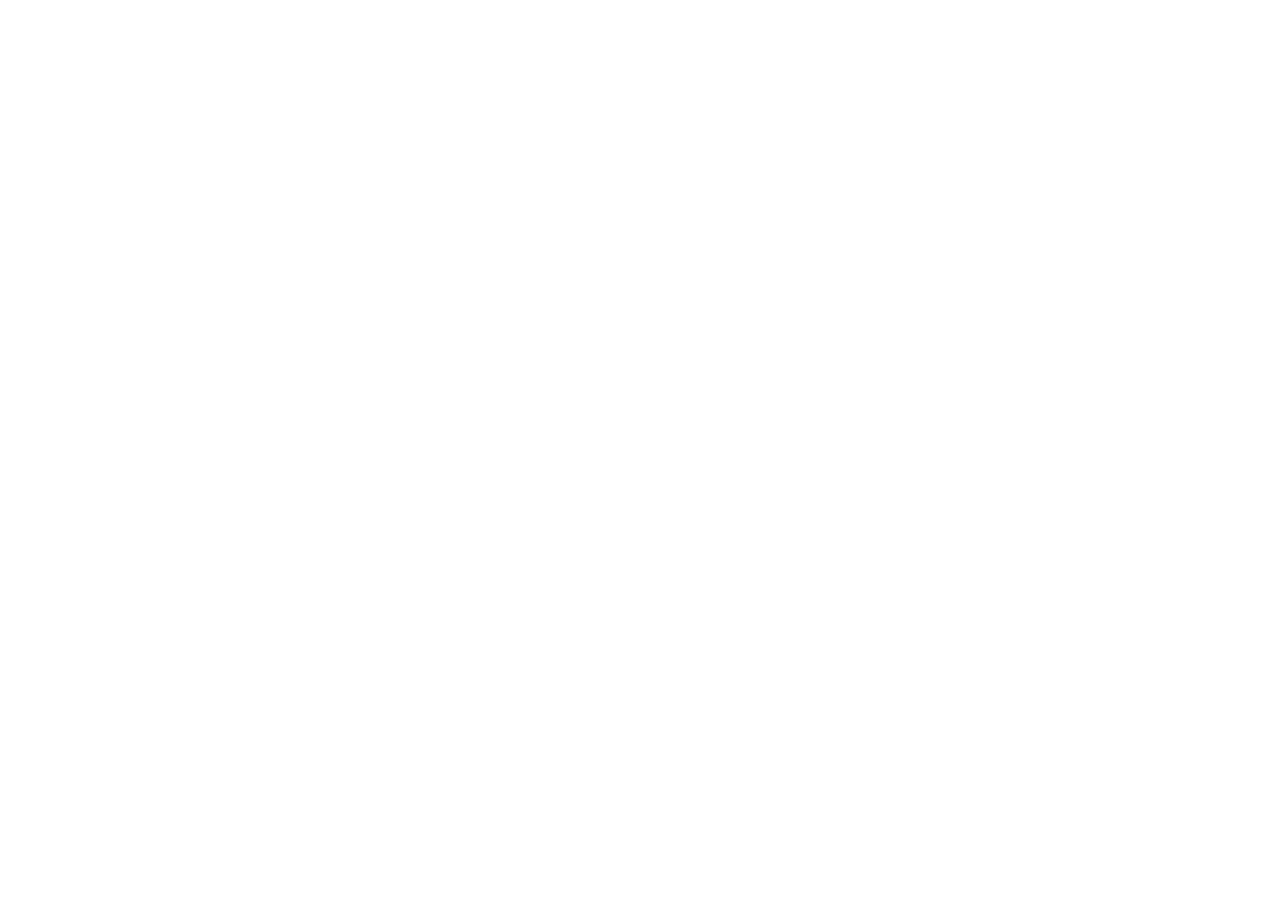
==== index.html @ 449821b9 "luhuiyue" ====
<!DOCTYPE html>
<html lang="en">
<head>
	<meta charset="UTF-8">
    <meta name="viewport" content="width=device-width,initial-scale=1,maximum-scale=1,user-scalable=no" />
    <meta content="application/xhtml+xml;charset=UTF-8" http-equiv="Content-Type">
    <meta content="no-cache,must-revalidate" http-equiv="Cache-Control">
    <meta content="no-cache" http-equiv="pragma">
    <meta content="0" http-equiv="expires">
    <meta content="telephone=no, address=no" name="format-detection">
    <meta name="apple-mobile-web-app-capable" content="yes"/>
    <meta name="apple-mobile-web-app-status-bar-style" content="black-translucent"/>
	<title>邀请好友-新手福利</title>
    <script src="js/common/jquery.min.1.10.2.js"></script>
    <script src="js/common/rem.js"></script>
    <script src="css/common.css"></script>

    <script src="js/index.js"></script>
    <script src="css/index.css"></script>
</head>
<body>
<div class="warpper">
    
</div>
</body>
</html>
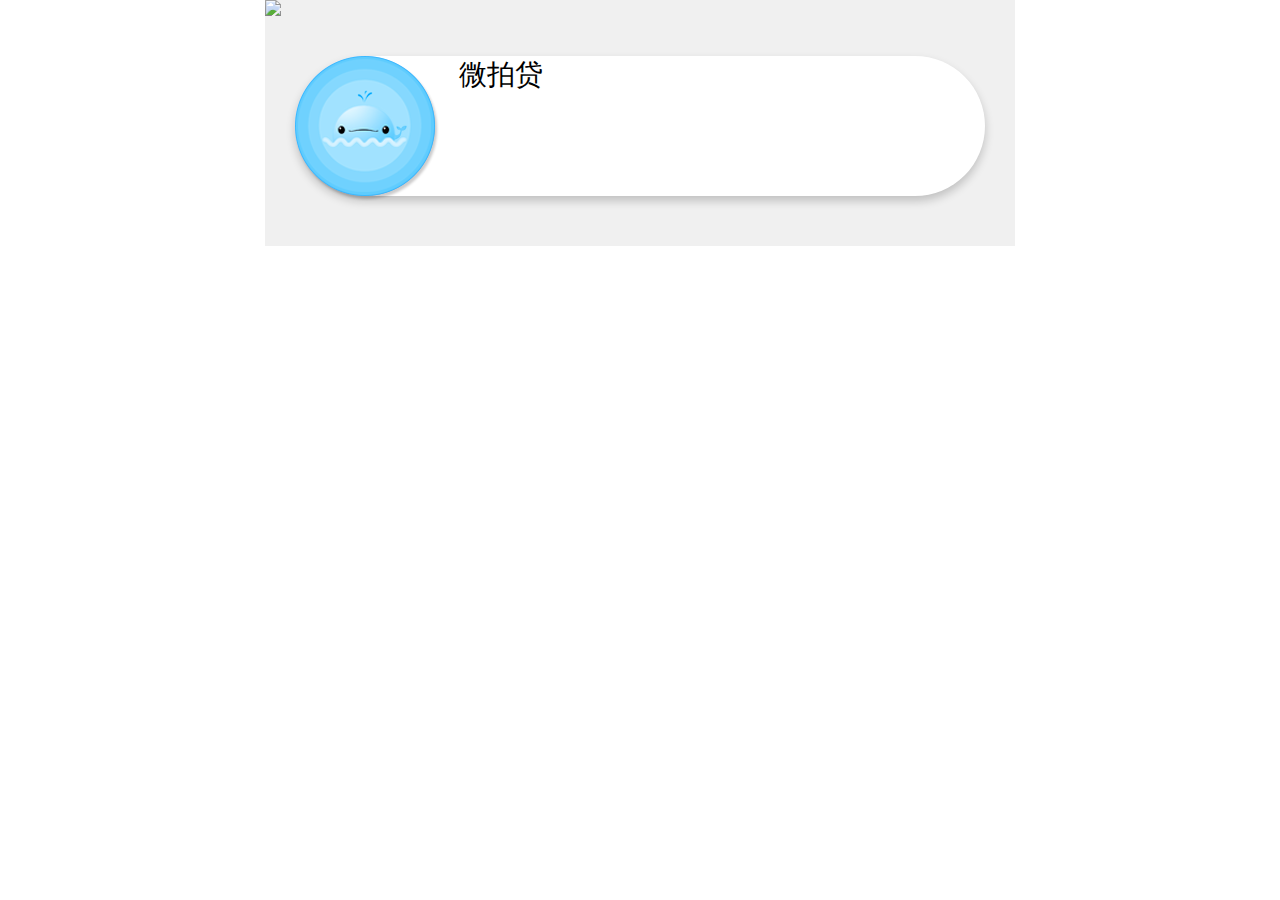
==== commit 93345538: "luhuiyue" ====
--- a/index.html
+++ b/index.html
@@ -13,14 +13,26 @@
 	<title>邀请好友-新手福利</title>
     <script src="js/common/jquery.min.1.10.2.js"></script>
     <script src="js/common/rem.js"></script>
-    <script src="css/common.css"></script>
+    <link rel="stylesheet" href="css/common.css">
 
-    <script src="js/index.js"></script>
-    <script src="css/index.css"></script>
+    <script src="js/success.js"></script>
+    <link rel="stylesheet" href="css/index.css">
 </head>
 <body>
 <div class="warpper">
-    
+    <div class="banner">
+        <img src="images/success01.png">
+    </div>
+    <div class="container clearfix">
+        <div class="wxShare-cont">
+            <div class="wx-left">
+            	<img src="images/wxtx.png">
+            </div>
+            <div class="wx-right">
+            	<p>微拍贷</p>
+            </div>
+        </div>
+    </div>
 </div>
 </body>
 </html>--- a/css/common.css
+++ b/css/common.css
@@ -0,0 +1,89 @@
+/**
+ *������ʽ 
+ */
+@charset "UTF-8";
+html {
+	color: #000;
+	background: #fff;
+	-webkit-text-size-adjust: 100%;
+	-ms-text-size-adjust: 100%;
+	-webkit-tap-highlight-color: transparent
+}
+body, h1, h2, h3, h4, h5, h6, p, ul, ol, dl, dt, dd, li, img, div {padding:0;margin:0;border: none;}
+ol, ul {
+	list-style: none
+}
+a, ins {
+	text-decoration: none
+}
+.btn {
+	display: inline-block;
+	padding: .25rem .4rem;
+	font-size: .7rem;
+	border-radius: .2rem;
+	margin-bottom: 0;
+	font-weight: 400;
+	line-height: 1.42857143;
+	text-align: center;
+	white-space: nowrap;
+	vertical-align: middle;
+	cursor: pointer;
+	-webkit-user-select: none;
+	-moz-user-select: none;
+	-ms-user-select: none;
+	user-select: none;
+	background-image: none;
+	border: 2px solid transparent
+}
+a.btn:hover {
+	text-decoration: none
+}
+.btn:active, .btn:focus {
+	outline: 0
+}
+.util-toast {
+	width: 4rem;
+	line-height: 0.6rem;
+	padding: 0.2rem;
+	background: rgba(0, 0, 0, 0.6);
+	border-radius: 0.1rem;
+	position: fixed;
+	left: 50%;
+	margin-left: -2rem;
+	color: #fff;
+	top: 45%;
+	font-size: 0.28rem;
+	text-align: center;
+	box-shadow: 0 0 0.2rem #333;
+	z-index: 99;
+}
+.clearfix:after {
+	content: '';
+	display: block;
+	clear: both;
+	height: 0;
+	visibility: hidden;
+}
+.clearfix {
+	zoom: 1;
+}
+.warpper {
+	width: 100%;
+	height: 100%;
+	min-width: 320px;
+	max-width: 750px;
+	background: #f0f0f0;
+	margin: 0 auto;
+	overflow: hidden;
+	font-family: "PingFang SC";
+	font-size: 0.28rem;
+	position: relative;
+}
+.container {
+	width: 100%;
+	margin: 0 auto;
+}
+img {
+	width: 100%;
+	display: block;
+}--- a/css/index.css
+++ b/css/index.css
@@ -0,0 +1,20 @@
+.wxShare-cont {
+  width: 6.9rem;
+  height: 1.4rem;
+  margin: 0.4rem auto 0.5rem;
+  background: #fff;
+  border-radius: 0.7rem;
+  -webkit-border-radius: 0.7rem;
+  box-shadow: 0 0.05rem 0.1rem rgba(0, 0, 0, 0.2);
+}
+.wx-left {
+  width: 1.44rem;
+  height: 1.45rem;
+  float: left;
+}
+.wx-right {
+  width: 5.26rem;
+  height: 1.4rem;
+  padding-left: 0.2rem;
+  float: left;
+}
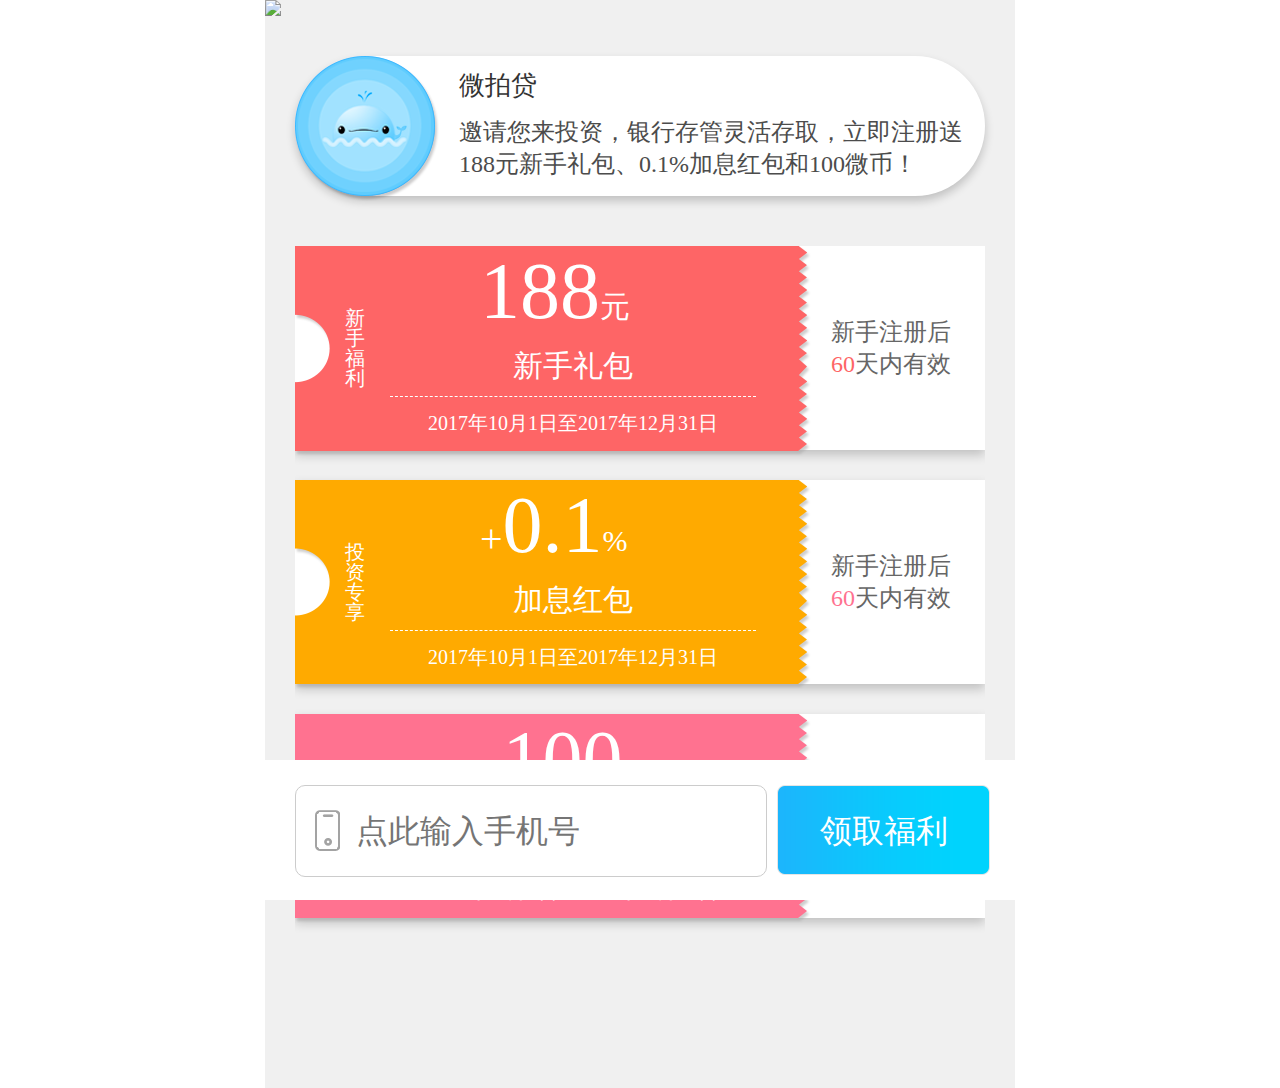
==== commit f29a09c8: "luhuiyue" ====
--- a/index.html
+++ b/index.html
@@ -11,12 +11,12 @@
     <meta name="apple-mobile-web-app-capable" content="yes"/>
     <meta name="apple-mobile-web-app-status-bar-style" content="black-translucent"/>
 	<title>邀请好友-新手福利</title>
+    <link rel="stylesheet" href="css/common.css">
+    <link rel="stylesheet" href="css/index.css">
     <script src="js/common/jquery.min.1.10.2.js"></script>
+    <script src="http://res.wx.qq.com/open/js/jweixin-1.0.0.js"></script>
     <script src="js/common/rem.js"></script>
-    <link rel="stylesheet" href="css/common.css">
-
-    <script src="js/success.js"></script>
-    <link rel="stylesheet" href="css/index.css">
+    <script src="js/index.js"></script>
 </head>
 <body>
 <div class="warpper">
@@ -29,8 +29,54 @@
             	<img src="images/wxtx.png">
             </div>
             <div class="wx-right">
-            	<p>微拍贷</p>
+            	<p class="wx-title-p">微拍贷</p>
+            	<p class="wx-desc-p">邀请您来投资，银行存管灵活存取，立即注册送188元新手礼包、0.1%加息红包和100微币！</p>
             </div>
+        </div>
+        <div class="lb-items">
+        	<ul>
+        		<li class="xshb">
+        			<div class="items-pic">
+                        <img src="images/hbbg1.png">
+                        <p class="items-hb-p">新手福利</p>
+                        <p class="items-hb-title">188<sub>元</sub></p> 
+                        <p class="items-hb-desc">新手礼包</p>
+                        <p class="items-time">2017年10月1日至2017年12月31日</p>  
+                    </div>
+                    <div class="items-text">新手注册后<br/><em>60</em>天内有效</div>
+        		</li>
+                <li class="jxhb">
+                    <div class="items-pic">
+                        <img src="images/hbbg2.png">
+                        <p class="items-hb-p">投资专享</p>
+                        <p class="items-hb-title"><em>+</em>0.1<sub>%</sub></p> 
+                        <p class="items-hb-desc">加息红包</p>
+                        <p class="items-time">2017年10月1日至2017年12月31日</p> 
+                    </div>
+                    <div class="items-text">新手注册后<br/><em>60</em>天内有效</div>
+                </li>
+                <li class="wb">
+                    <div class="items-pic">
+                        <img src="images/hbbg3.png">
+                        <p class="items-hb-p">兑好礼</p>
+                        <p class="items-hb-title"><em>+</em>100</p> 
+                        <p class="items-hb-desc">微币</p>
+                        <p class="items-time">2017年10月1日至2017年12月31日</p> 
+                    </div>
+                    <div class="items-text">新手注册后<br/><em>60</em>天内有效</div>
+                </li>
+        	</ul>
+        </div>
+    </div>
+    <div class="footer">
+        <div class="fixed-box">
+        	<div class="fixed-auto">
+        		<div class="fixed-input">
+	        		<label></label>
+	            	<input type="tel" name="phone" class="phone-input" placeholder="点此输入手机号" maxlength="11">
+	        	</div>
+	        	<button class="fixed-button" id="flBtn">领取福利</button>
+        	</div>      	
         </div>
     </div>
 </div>
--- a/css/index.css
+++ b/css/index.css
@@ -6,6 +6,7 @@
   border-radius: 0.7rem;
   -webkit-border-radius: 0.7rem;
   box-shadow: 0 0.05rem 0.1rem rgba(0, 0, 0, 0.2);
+  -webkit-box-shadow: 0 0.05rem 0.1rem rgba(0, 0, 0, 0.2);
 }
 .wx-left {
   width: 1.44rem;
@@ -17,4 +18,176 @@
   height: 1.4rem;
   padding-left: 0.2rem;
   float: left;
+  overflow: hidden;
 }
+.wx-title-p {
+  line-height: 0.6rem;
+  height: 0.6rem;
+  font-size: 0.26rem;
+  color: #333333;
+}
+.wx-desc-p {
+  font-size: 0.24rem;
+  color: #4c4c4c;
+}
+.lb-items {
+  width: 6.9rem;
+  margin: 0 auto;
+}
+.lb-items ul {
+  width: 6.9rem;
+  overflow: hidden;
+}
+.lb-items ul li {
+  width: 100%;
+  height: 2.04rem;
+  background: #fff;
+  margin-bottom: 0.3rem;
+  box-shadow: 0 0.05rem 0.1rem rgba(0, 0, 0, 0.2);
+  -webkit-box-shadow: 0 0.05rem 0.1rem rgba(0, 0, 0, 0.2);
+}
+.items-pic {
+  width: 5.16rem;
+  height: 2.04rem;
+  float: left;
+  position: relative;
+}
+.items-text {
+  float: left;
+  width: 1.34rem;
+  padding: 0 0.2rem;
+  margin-top: 0.7rem;
+  font-size: 0.24rem;
+  color: #666666;
+}
+.xshb .items-text em {
+  color: #fe6566;
+  font-style: normal;
+}
+.jxhb .items-text em {
+  color: #ff7290;
+  font-style: normal;
+}
+.wb .items-text em {
+  color: #ffaa00;
+  font-style: normal;
+}
+.items-pic img {
+  width: 100%;
+}
+.items-hb-p {
+  position: absolute;
+  top: 50%;
+  margin-top: -0.4rem;
+  left: 0.45rem;
+  width: 0.3rem;
+  text-align: center;
+  height: 0.8rem;
+  line-height: 100%;
+  color: #fff;
+  font-size: 0.2rem;
+  display: inline-block;
+}
+.wb .items-hb-p {
+  height: 0.6rem;
+  margin-top: -0.3rem;
+}
+.items-hb-title {
+  width: 2rem;
+  height: 1.1rem;
+  position: absolute;
+  top: 0rem;
+  left: 1.85rem;
+  font-size: 0.8rem;
+  color: #fff;
+}
+.items-hb-title sub {
+  font-size: 0.3rem;
+  font-style: normal;
+  vertical-align: 1px;
+}
+.items-hb-title em {
+  font-size: 0.4rem;
+  font-style: normal;
+}
+.items-hb-desc {
+  width: 3.66rem;
+  height: 0.6rem;
+  line-height: 0.6rem;
+  text-align: center;
+  position: absolute;
+  top: 0.9rem;
+  left: 0.95rem;
+  font-size: 0.3rem;
+  color: #fff;
+  border-bottom: 1px dashed #fff;
+}
+.items-time {
+  width: 3.66rem;
+  height: 0.54rem;
+  line-height: 0.54rem;
+  overflow: hidden;
+  color: #fff;
+  text-align: center;
+  position: absolute;
+  bottom: 0;
+  left: 0.95rem;
+  font-size: 0.2rem;
+}
+.footer {
+  width: 100%;
+  height: 1.4rem;
+}
+.fixed-box {
+  width: 100%;
+  height: 1.4rem;
+  position: fixed;
+  bottom: 0;
+  left: 0;
+  background: #fff;
+}
+.fixed-auto {
+  width: 7.5rem;
+  margin: 0 auto;
+}
+.fixed-input {
+  width: 4.7rem;
+  margin: 0.25rem 0.05rem 0.25rem 0.3rem;
+  display: inline-block;
+  position: relative;
+}
+.fixed-input label {
+  width: 0.25rem;
+  height: 0.41rem;
+  background: url(../images/phone.png) no-repeat center;
+  background-size: 100%;
+  position: absolute;
+  top: 0.25rem;
+  left: 0.2rem;
+}
+.phone-input {
+  width: 4.7rem;
+  height: 0.4rem;
+  border-radius: 0.1rem;
+  -webkit-border-radius: 0.1rem;
+  padding: 0.25rem 0;
+  outline: none;
+  -webkit-appearance: none;
+  -webkit-tap-highlight-color: rgba(0, 0, 0, 0);
+  border: 1px solid #cccccc;
+  font-size: 0.32rem;
+  text-indent: 0.6rem;
+}
+.fixed-button {
+  background: url(../images/button.png) no-repeat center;
+  width: 2.13rem;
+  height: 0.9rem;
+  line-height: 0.9rem;
+  background-size: 100%;
+  display: inline-block;
+  border: none;
+  font-size: 0.32rem;
+  color: #fff;
+  outline: none;
+  cursor: pointer;
+}
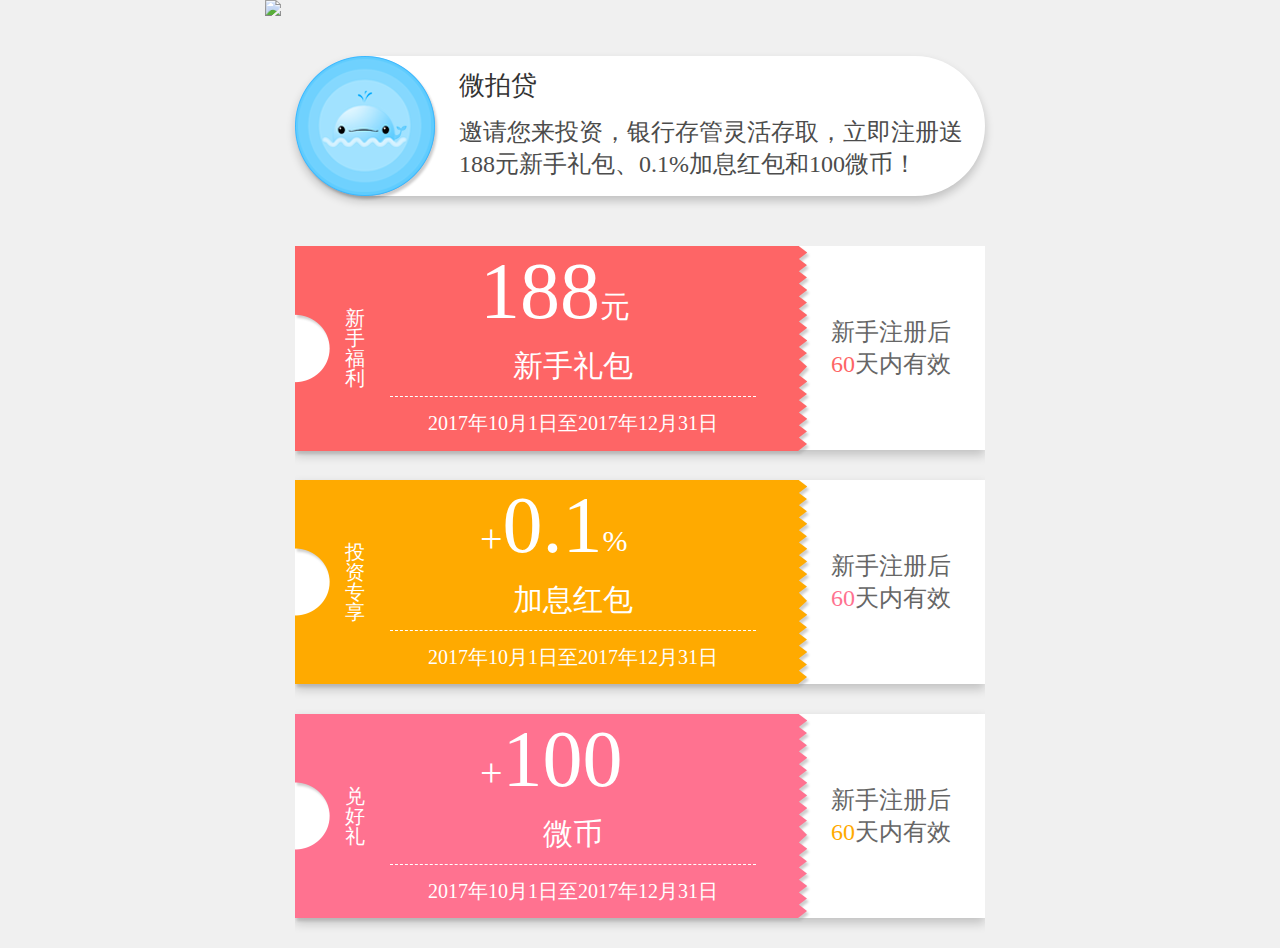
==== commit fd2ceb4a: "luhuiyue" ====
--- a/index.html
+++ b/index.html
@@ -17,6 +17,9 @@
     <script src="http://res.wx.qq.com/open/js/jweixin-1.0.0.js"></script>
     <script src="js/common/rem.js"></script>
     <script src="js/index.js"></script>
+    <script>
+        
+    </script>
 </head>
 <body>
 <div class="warpper">
--- a/css/common.css
+++ b/css/common.css
@@ -1,10 +1,10 @@
 /**
- *������ʽ 
+ *����ʽ 
  */
 @charset "UTF-8";
 html {
 	color: #000;
-	background: #fff;
+	background: #f0f0f0;
 	-webkit-text-size-adjust: 100%;
 	-ms-text-size-adjust: 100%;
 	-webkit-tap-highlight-color: transparent
@@ -67,9 +67,12 @@
 .clearfix {
 	zoom: 1;
 }
+html,body{
+	width: 100%;
+	height: 100%;
+}
 .warpper {
 	width: 100%;
-	height: 100%;
 	min-width: 320px;
 	max-width: 750px;
 	background: #f0f0f0;
--- a/css/index.css
+++ b/css/index.css
@@ -137,6 +137,7 @@
 .footer {
   width: 100%;
   height: 1.4rem;
+  display: none;
 }
 .fixed-box {
   width: 100%;
